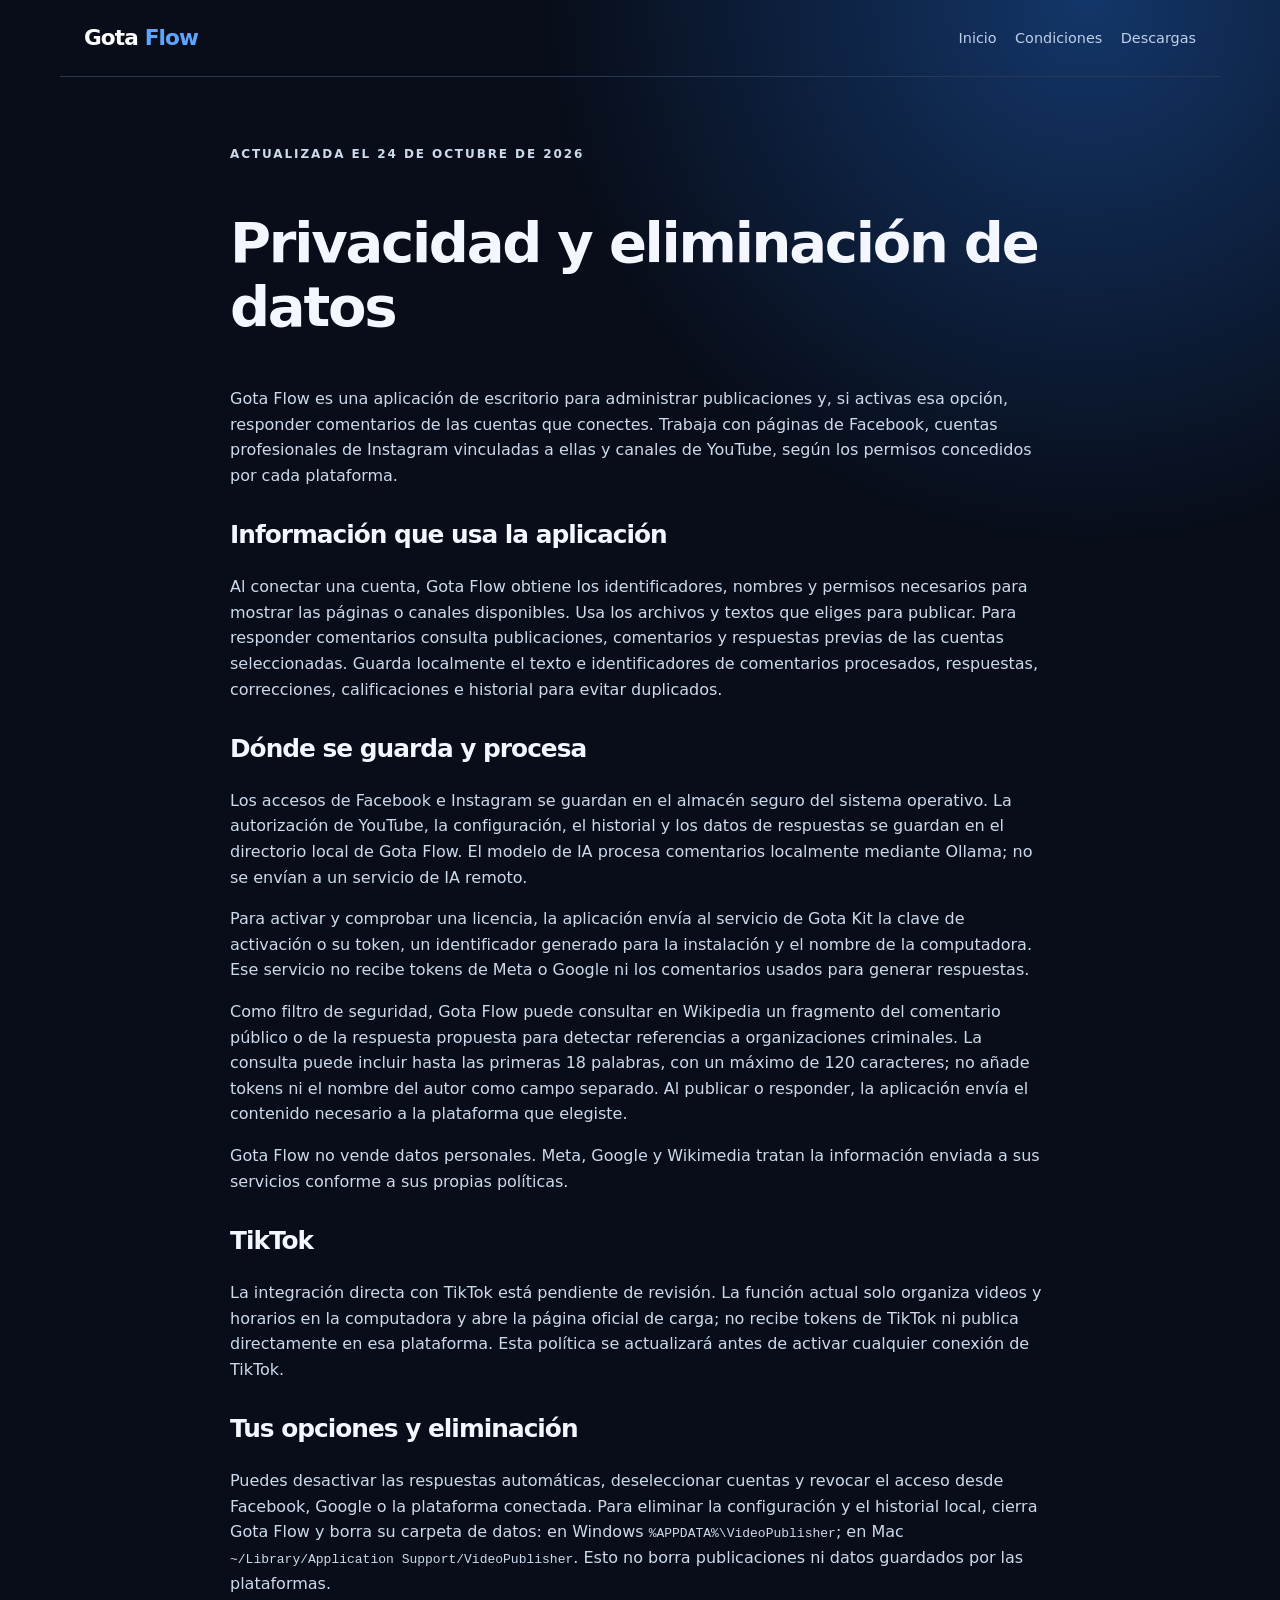
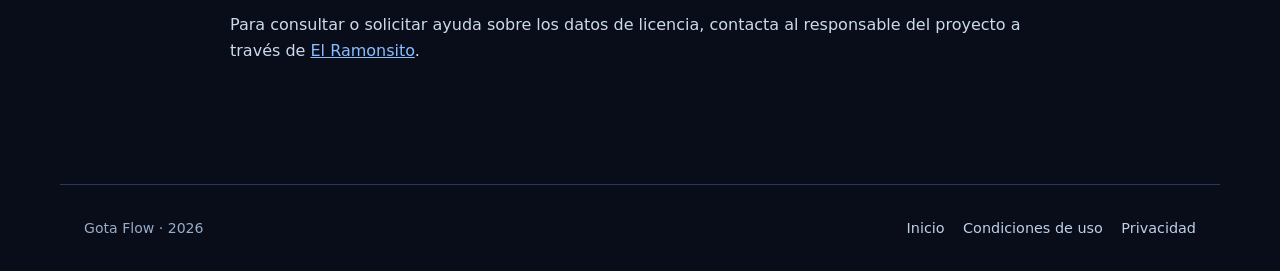
==== privacy.html @ 101bcbe6 "Prepare Gota Flow product site for TikTok review" ====
<!doctype html>
<html lang="es">
<head><meta charset="utf-8"><meta name="viewport" content="width=device-width, initial-scale=1"><title>Privacidad y eliminación · Gota Flow</title><link rel="stylesheet" href="styles.css"></head>
<body>
  <header><a class="brand" href="./">Gota <span>Flow</span></a><nav aria-label="Navegación principal"><a href="./">Inicio</a><a href="terms.html">Condiciones</a><a href="https://github.com/xG0ta/Gota-Flow-Downloads/releases">Descargas</a></nav></header>
  <main><article class="document">
    <p class="eyebrow">Actualizada el 24 de octubre de 2026</p><h1>Privacidad y eliminación de datos</h1>
    <p>Gota Flow es una aplicación de escritorio para administrar publicaciones y, si activas esa opción, responder comentarios de las cuentas que conectes. Trabaja con páginas de Facebook, cuentas profesionales de Instagram vinculadas a ellas y canales de YouTube, según los permisos concedidos por cada plataforma.</p>
    <h2>Información que usa la aplicación</h2>
    <p>Al conectar una cuenta, Gota Flow obtiene los identificadores, nombres y permisos necesarios para mostrar las páginas o canales disponibles. Usa los archivos y textos que eliges para publicar. Para responder comentarios consulta publicaciones, comentarios y respuestas previas de las cuentas seleccionadas. Guarda localmente el texto e identificadores de comentarios procesados, respuestas, correcciones, calificaciones e historial para evitar duplicados.</p>
    <h2>Dónde se guarda y procesa</h2>
    <p>Los accesos de Facebook e Instagram se guardan en el almacén seguro del sistema operativo. La autorización de YouTube, la configuración, el historial y los datos de respuestas se guardan en el directorio local de Gota Flow. El modelo de IA procesa comentarios localmente mediante Ollama; no se envían a un servicio de IA remoto.</p>
    <p>Para activar y comprobar una licencia, la aplicación envía al servicio de Gota Kit la clave de activación o su token, un identificador generado para la instalación y el nombre de la computadora. Ese servicio no recibe tokens de Meta o Google ni los comentarios usados para generar respuestas.</p>
    <p>Como filtro de seguridad, Gota Flow puede consultar en Wikipedia un fragmento del comentario público o de la respuesta propuesta para detectar referencias a organizaciones criminales. La consulta puede incluir hasta las primeras 18 palabras, con un máximo de 120 caracteres; no añade tokens ni el nombre del autor como campo separado. Al publicar o responder, la aplicación envía el contenido necesario a la plataforma que elegiste.</p>
    <p>Gota Flow no vende datos personales. Meta, Google y Wikimedia tratan la información enviada a sus servicios conforme a sus propias políticas.</p>
    <h2>TikTok</h2>
    <p>La integración directa con TikTok está pendiente de revisión. La función actual solo organiza videos y horarios en la computadora y abre la página oficial de carga; no recibe tokens de TikTok ni publica directamente en esa plataforma. Esta política se actualizará antes de activar cualquier conexión de TikTok.</p>
    <h2 id="eliminacion">Tus opciones y eliminación</h2>
    <p>Puedes desactivar las respuestas automáticas, deseleccionar cuentas y revocar el acceso desde Facebook, Google o la plataforma conectada. Para eliminar la configuración y el historial local, cierra Gota Flow y borra su carpeta de datos: en Windows <code>%APPDATA%\VideoPublisher</code>; en Mac <code>~/Library/Application Support/VideoPublisher</code>. Esto no borra publicaciones ni datos guardados por las plataformas.</p>
    <p>Para consultar o solicitar ayuda sobre los datos de licencia, contacta al responsable del proyecto a través de <a href="https://www.facebook.com/832215749980648">El Ramonsito</a>.</p>
  </article></main>
  <footer><span>Gota Flow · 2026</span><div><a href="./">Inicio</a><a href="terms.html">Condiciones de uso</a><a href="privacy.html">Privacidad</a></div></footer>
</body></html>
---- styles.css ----
:root{color-scheme:dark;font-family:ui-sans-serif,system-ui,-apple-system,"Segoe UI",sans-serif;background:#080d19;color:#f4f7ff}
*{box-sizing:border-box}html{scroll-behavior:smooth}body{margin:0;background:radial-gradient(circle at 85% 0%,#133669 0,transparent 34rem),#080d19;line-height:1.6}
a{color:#88beff}a:hover{color:#b8d9ff}header,footer{display:flex;align-items:center;justify-content:space-between;gap:1rem;max-width:1160px;margin:auto;padding:1.3rem 1.5rem}
header{border-bottom:1px solid #283956}.brand{color:#fff;text-decoration:none;font-size:1.35rem;font-weight:800;letter-spacing:-.04em}.brand span{color:#5da5ff}
nav,footer div{display:flex;flex-wrap:wrap;gap:1.15rem}nav a,footer a{color:#bfd0e9;text-decoration:none;font-size:.9rem}main{max-width:1160px;margin:auto;padding:0 1.5rem}
.hero{padding:6rem 0 5rem;max-width:820px}.eyebrow{text-transform:uppercase;letter-spacing:.16em;color:#76b4ff;font-size:.75rem;font-weight:800}.hero h1{font-size:clamp(2.5rem,7vw,5.2rem);line-height:1.06;letter-spacing:-.055em;margin:.5rem 0 1.25rem}.lead{font-size:1.17rem;color:#c5d5ec;max-width:720px}
h2{font-size:clamp(1.8rem,4vw,2.8rem);letter-spacing:-.04em;line-height:1.2;margin:.3rem 0 1.5rem}section{padding:3.5rem 0}.grid{display:grid;grid-template-columns:repeat(2,minmax(0,1fr));gap:1rem}.grid article,.panel{background:#101b2f;border:1px solid #263a57;border-radius:1.1rem;padding:1.5rem}.grid h3{margin:0 0 .5rem}.grid p{margin:0;color:#c5d5ec}
.note{margin-top:1.6rem;border-left:3px solid #5da5ff;padding:.6rem 1rem;background:#122037;color:#d7e5f7}.panel{padding:2rem}.panel p{color:#d2dff1}.actions{display:flex;flex-wrap:wrap;gap:1rem;margin:1.5rem 0}.button{background:#267af0;color:white;text-decoration:none;font-weight:700;padding:.85rem 1.25rem;border-radius:.7rem;display:inline-block}.button:hover{background:#4a97ff;color:white}.button.secondary{background:#203b65}.small{font-size:.88rem}
footer{border-top:1px solid #283956;margin-top:3rem;padding-top:2rem;padding-bottom:2rem;color:#98acc9;font-size:.88rem}.document{max-width:820px;margin:auto;padding:3.5rem 0}.document h1{font-size:clamp(2rem,5vw,3.5rem);letter-spacing:-.04em;line-height:1.15}.document h2{font-size:1.55rem;margin-top:2rem}.document p,.document li{color:#ccdaec}.document li{margin:.5rem 0}
@media(max-width:700px){header,footer{align-items:flex-start;flex-direction:column}.hero{padding:4rem 0 2rem}.grid{grid-template-columns:1fr}section{padding:2.5rem 0}}
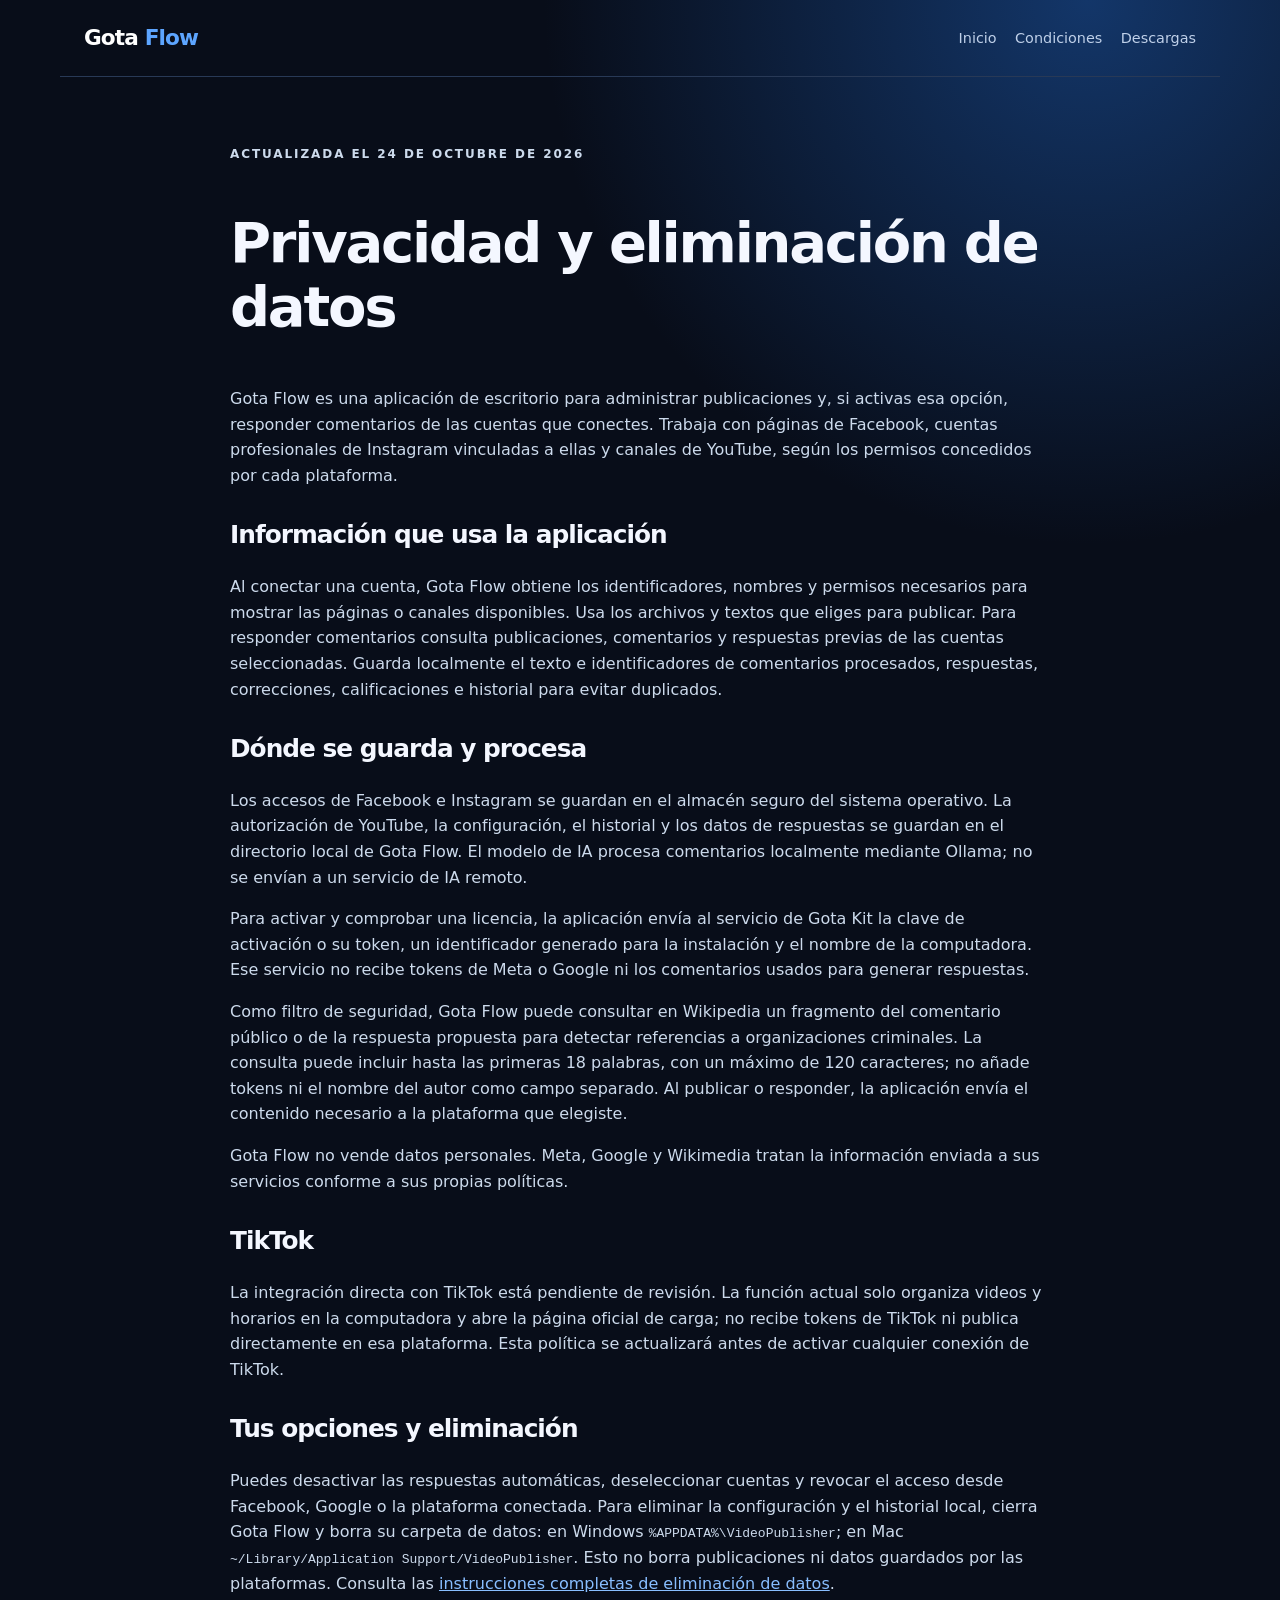
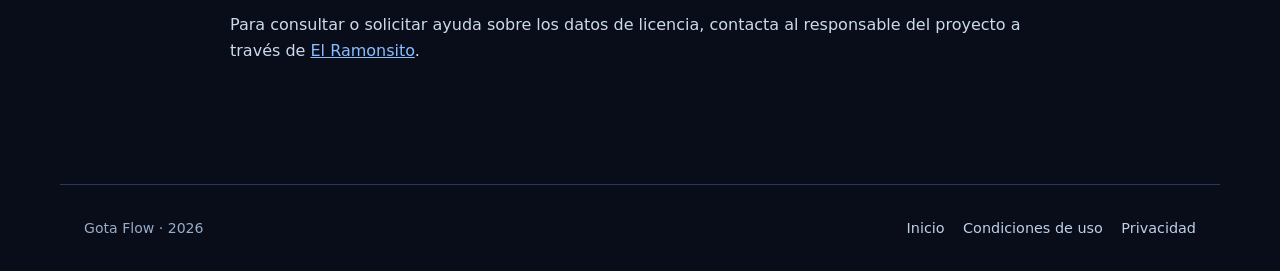
==== commit 2070dd25: "Página de instrucciones para eliminar datos (Meta) Co-Authored-By: Claude Opus 5.5 <noreply@anthropi" ====
--- a/privacy.html
+++ b/privacy.html
@@ -16,7 +16,7 @@
     <h2>TikTok</h2>
     <p>La integración directa con TikTok está pendiente de revisión. La función actual solo organiza videos y horarios en la computadora y abre la página oficial de carga; no recibe tokens de TikTok ni publica directamente en esa plataforma. Esta política se actualizará antes de activar cualquier conexión de TikTok.</p>
     <h2 id="eliminacion">Tus opciones y eliminación</h2>
-    <p>Puedes desactivar las respuestas automáticas, deseleccionar cuentas y revocar el acceso desde Facebook, Google o la plataforma conectada. Para eliminar la configuración y el historial local, cierra Gota Flow y borra su carpeta de datos: en Windows <code>%APPDATA%\VideoPublisher</code>; en Mac <code>~/Library/Application Support/VideoPublisher</code>. Esto no borra publicaciones ni datos guardados por las plataformas.</p>
+    <p>Puedes desactivar las respuestas automáticas, deseleccionar cuentas y revocar el acceso desde Facebook, Google o la plataforma conectada. Para eliminar la configuración y el historial local, cierra Gota Flow y borra su carpeta de datos: en Windows <code>%APPDATA%\VideoPublisher</code>; en Mac <code>~/Library/Application Support/VideoPublisher</code>. Esto no borra publicaciones ni datos guardados por las plataformas. Consulta las <a href="data-deletion.html">instrucciones completas de eliminación de datos</a>.</p>
     <p>Para consultar o solicitar ayuda sobre los datos de licencia, contacta al responsable del proyecto a través de <a href="https://www.facebook.com/832215749980648">El Ramonsito</a>.</p>
   </article></main>
   <footer><span>Gota Flow · 2026</span><div><a href="./">Inicio</a><a href="terms.html">Condiciones de uso</a><a href="privacy.html">Privacidad</a></div></footer>
